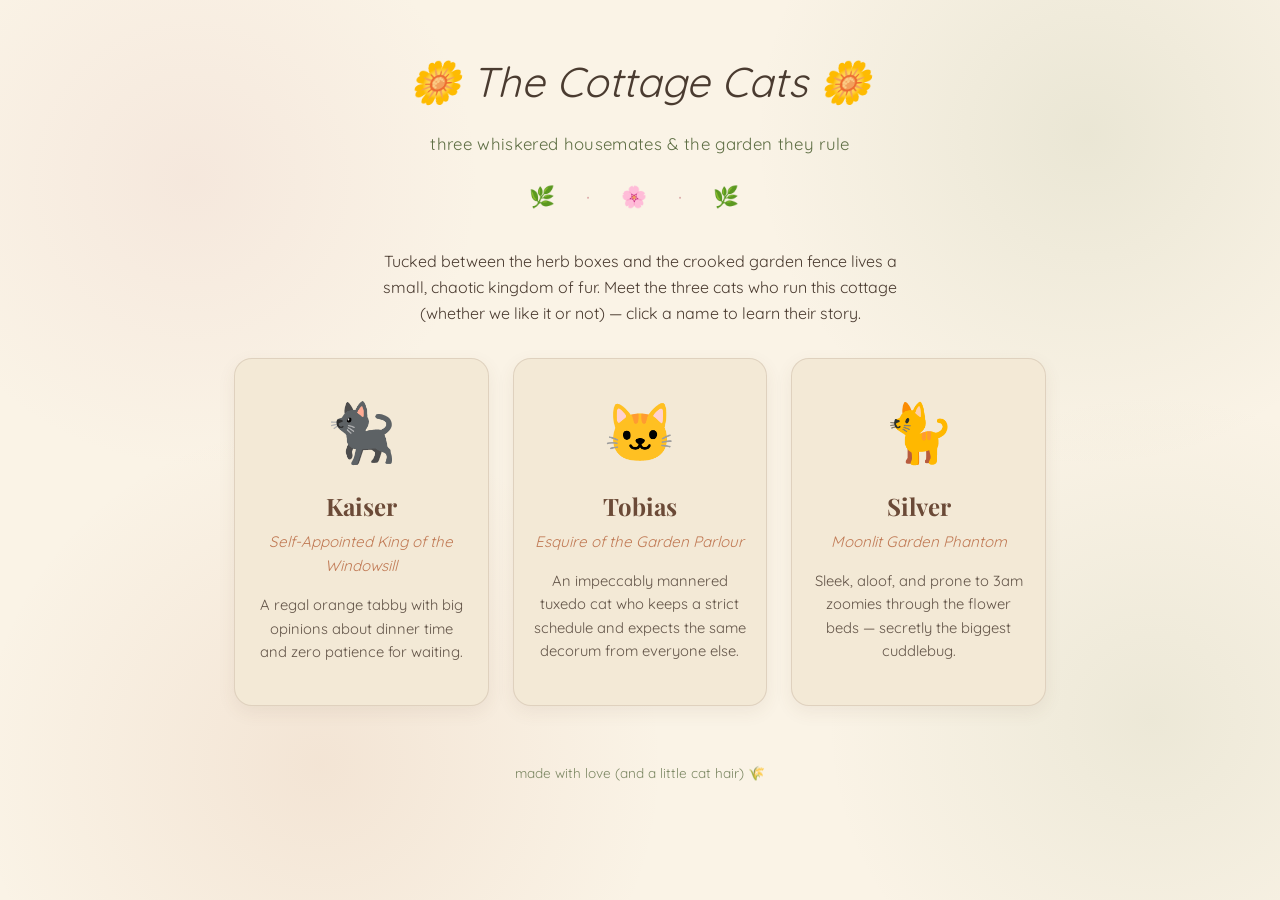
==== index.html @ 529b5d30 "Initial commit: cottagecore cat site for Kaiser, Tobias, and Silver" ====
<!DOCTYPE html>
<html lang="en">
<head>
<meta charset="UTF-8">
<meta name="viewport" content="width=device-width, initial-scale=1.0">
<title>The Cottage Cats 🌾</title>
<link rel="stylesheet" href="style.css">
</head>
<body>
<div class="wrap">
  <header class="site-header">
    <div class="site-title">🌼 The Cottage Cats 🌼</div>
    <p class="tagline">three whiskered housemates &amp; the garden they rule</p>
    <div class="divider">🌿 · 🌸 · 🌿</div>
  </header>

  <p style="text-align:center; max-width: 560px; margin: 0 auto;">
    Tucked between the herb boxes and the crooked garden fence lives a small,
    chaotic kingdom of fur. Meet the three cats who run this cottage
    (whether we like it or not) — click a name to learn their story.
  </p>

  <div class="card-grid">
    <a class="cat-card" href="kaiser.html">
      <span class="cat-portrait">🐈‍⬛</span>
      <h2>Kaiser</h2>
      <div class="cat-title">Self-Appointed King of the Windowsill</div>
      <p class="cat-blurb">A regal orange tabby with big opinions about dinner time and zero patience for waiting.</p>
    </a>

    <a class="cat-card" href="tobias.html">
      <span class="cat-portrait">🐱</span>
      <h2>Tobias</h2>
      <div class="cat-title">Esquire of the Garden Parlour</div>
      <p class="cat-blurb">An impeccably mannered tuxedo cat who keeps a strict schedule and expects the same decorum from everyone else.</p>
    </a>

    <a class="cat-card" href="silver.html">
      <span class="cat-portrait">🐈</span>
      <h2>Silver</h2>
      <div class="cat-title">Moonlit Garden Phantom</div>
      <p class="cat-blurb">Sleek, aloof, and prone to 3am zoomies through the flower beds &mdash; secretly the biggest cuddlebug.</p>
    </a>
  </div>

  <footer class="site-footer">
    made with love (and a little cat hair) 🌾
  </footer>
</div>
</body>
</html>
---- style.css ----
@import url('https://fonts.googleapis.com/css2?family=Playfair+Display:ital,wght@0,500;0,700;1,500&family=Quicksand:wght@400;500;600;700&display=swap');

:root {
  --cream: #faf3e6;
  --parchment: #f3e9d6;
  --sage: #8a9a6b;
  --sage-dark: #5f6f45;
  --rose: #d8a3a3;
  --terracotta: #c17b56;
  --brown: #6b4a37;
  --ink: #4a3b30;
}

* { box-sizing: border-box; }

body {
  margin: 0;
  padding: 0;
  font-family: 'Quicksand', sans-serif;
  color: var(--ink);
  background-color: var(--cream);
  background-image:
    radial-gradient(circle at 15% 20%, rgba(216, 163, 163, 0.14) 0, transparent 22%),
    radial-gradient(circle at 85% 15%, rgba(138, 154, 107, 0.14) 0, transparent 25%),
    radial-gradient(circle at 25% 85%, rgba(193, 123, 86, 0.12) 0, transparent 28%),
    radial-gradient(circle at 90% 80%, rgba(138, 154, 107, 0.12) 0, transparent 24%);
  background-attachment: fixed;
  line-height: 1.6;
}

.wrap {
  max-width: 860px;
  margin: 0 auto;
  padding: 48px 24px 80px;
}

header.site-header {
  text-align: center;
  margin-bottom: 36px;
}

h1, h2, h3 {
  font-family: 'Playfair Display', serif;
  color: var(--brown);
  margin: 0 0 8px;
}

.site-title {
  font-size: 2.6rem;
  font-style: italic;
}

.tagline {
  color: var(--sage-dark);
  font-size: 1.05rem;
  letter-spacing: 0.02em;
}

.divider {
  text-align: center;
  font-size: 1.3rem;
  letter-spacing: 0.6em;
  margin: 22px 0;
  color: var(--rose);
  user-select: none;
}

.card-grid {
  display: grid;
  grid-template-columns: repeat(auto-fit, minmax(220px, 1fr));
  gap: 24px;
  margin-top: 32px;
}

.cat-card {
  display: block;
  text-decoration: none;
  color: inherit;
  background: var(--parchment);
  border-radius: 18px;
  padding: 26px 20px;
  text-align: center;
  border: 1px solid rgba(107, 74, 55, 0.15);
  box-shadow: 0 6px 18px rgba(107, 74, 55, 0.08);
  transition: transform 0.2s ease, box-shadow 0.2s ease;
}

.cat-card:hover {
  transform: translateY(-4px);
  box-shadow: 0 10px 24px rgba(107, 74, 55, 0.15);
}

.cat-portrait {
  font-size: 3.6rem;
  margin-bottom: 10px;
  display: block;
}

.cat-card h2 {
  margin-bottom: 4px;
  font-size: 1.5rem;
}

.cat-title {
  font-style: italic;
  color: var(--terracotta);
  font-size: 0.95rem;
  margin-bottom: 10px;
}

.cat-blurb {
  font-size: 0.92rem;
  color: var(--ink);
  opacity: 0.85;
}

/* individual cat page */
.cat-page {
  background: var(--parchment);
  border-radius: 22px;
  padding: 40px 32px;
  border: 1px solid rgba(107, 74, 55, 0.15);
  box-shadow: 0 8px 24px rgba(107, 74, 55, 0.1);
}

.cat-hero {
  text-align: center;
  margin-bottom: 24px;
}

.cat-hero .cat-portrait {
  font-size: 5rem;
}

.badge-row {
  display: flex;
  flex-wrap: wrap;
  gap: 10px;
  justify-content: center;
  margin: 18px 0 28px;
}

.badge {
  background: var(--sage);
  color: var(--cream);
  padding: 6px 14px;
  border-radius: 999px;
  font-size: 0.85rem;
  font-weight: 600;
  letter-spacing: 0.02em;
}

.section-title {
  font-size: 1.2rem;
  border-bottom: 2px dashed var(--rose);
  padding-bottom: 6px;
  margin-top: 28px;
}

ul.traits {
  list-style: none;
  padding: 0;
  margin: 12px 0;
}

ul.traits li {
  padding: 8px 0 8px 28px;
  position: relative;
}

ul.traits li::before {
  content: "🌿";
  position: absolute;
  left: 0;
}

blockquote.catquote {
  font-family: 'Playfair Display', serif;
  font-style: italic;
  color: var(--terracotta);
  border-left: 3px solid var(--rose);
  padding-left: 16px;
  margin: 24px 0;
  font-size: 1.15rem;
}

.back-link {
  display: inline-block;
  margin-top: 32px;
  text-decoration: none;
  color: var(--sage-dark);
  font-weight: 600;
  border: 1px solid var(--sage-dark);
  padding: 8px 18px;
  border-radius: 999px;
  transition: background 0.2s ease, color 0.2s ease;
}

.back-link:hover {
  background: var(--sage-dark);
  color: var(--cream);
}

.nav-row {
  display: flex;
  justify-content: center;
  gap: 16px;
  margin-top: 12px;
}

footer.site-footer {
  text-align: center;
  margin-top: 56px;
  font-size: 0.85rem;
  color: var(--sage-dark);
  opacity: 0.8;
}
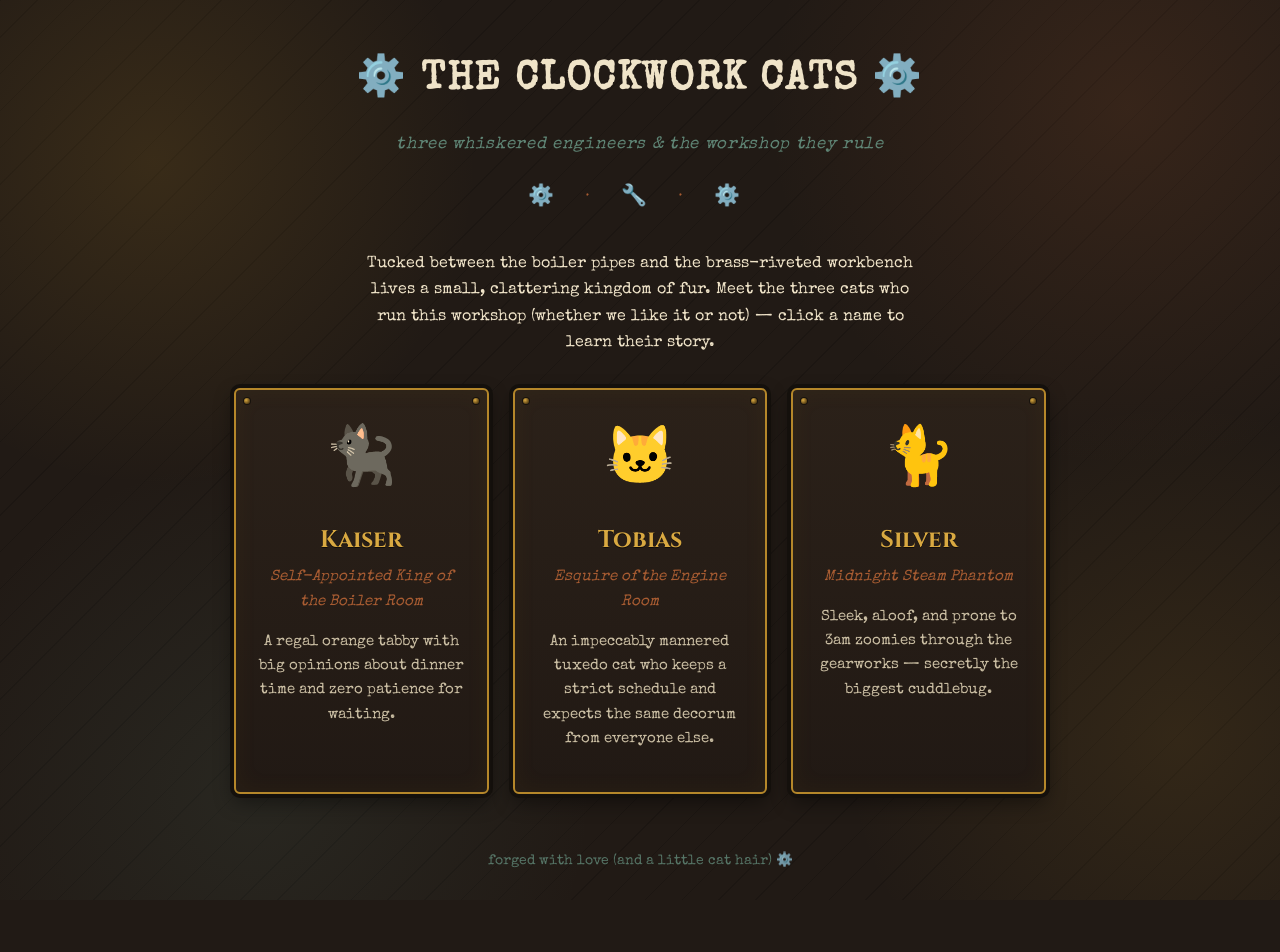
==== commit 41a21a27: "Reskin site to steampunk theme (brass/copper palette, Cinzel + Special Elite fonts, workshop-flavore" ====
--- a/index.html
+++ b/index.html
@@ -3,48 +3,48 @@
 <head>
 <meta charset="UTF-8">
 <meta name="viewport" content="width=device-width, initial-scale=1.0">
-<title>The Cottage Cats 🌾</title>
+<title>The Clockwork Cats ⚙️</title>
 <link rel="stylesheet" href="style.css">
 </head>
 <body>
 <div class="wrap">
   <header class="site-header">
-    <div class="site-title">🌼 The Cottage Cats 🌼</div>
-    <p class="tagline">three whiskered housemates &amp; the garden they rule</p>
-    <div class="divider">🌿 · 🌸 · 🌿</div>
+    <div class="site-title">⚙️ The Clockwork Cats ⚙️</div>
+    <p class="tagline">three whiskered engineers &amp; the workshop they rule</p>
+    <div class="divider">⚙️ · 🔧 · ⚙️</div>
   </header>
 
   <p style="text-align:center; max-width: 560px; margin: 0 auto;">
-    Tucked between the herb boxes and the crooked garden fence lives a small,
-    chaotic kingdom of fur. Meet the three cats who run this cottage
-    (whether we like it or not) — click a name to learn their story.
+    Tucked between the boiler pipes and the brass-riveted workbench lives a
+    small, clattering kingdom of fur. Meet the three cats who run this
+    workshop (whether we like it or not) — click a name to learn their story.
   </p>
 
   <div class="card-grid">
     <a class="cat-card" href="kaiser.html">
       <span class="cat-portrait">🐈‍⬛</span>
       <h2>Kaiser</h2>
-      <div class="cat-title">Self-Appointed King of the Windowsill</div>
+      <div class="cat-title">Self-Appointed King of the Boiler Room</div>
       <p class="cat-blurb">A regal orange tabby with big opinions about dinner time and zero patience for waiting.</p>
     </a>
 
     <a class="cat-card" href="tobias.html">
       <span class="cat-portrait">🐱</span>
       <h2>Tobias</h2>
-      <div class="cat-title">Esquire of the Garden Parlour</div>
+      <div class="cat-title">Esquire of the Engine Room</div>
       <p class="cat-blurb">An impeccably mannered tuxedo cat who keeps a strict schedule and expects the same decorum from everyone else.</p>
     </a>
 
     <a class="cat-card" href="silver.html">
       <span class="cat-portrait">🐈</span>
       <h2>Silver</h2>
-      <div class="cat-title">Moonlit Garden Phantom</div>
-      <p class="cat-blurb">Sleek, aloof, and prone to 3am zoomies through the flower beds &mdash; secretly the biggest cuddlebug.</p>
+      <div class="cat-title">Midnight Steam Phantom</div>
+      <p class="cat-blurb">Sleek, aloof, and prone to 3am zoomies through the gearworks &mdash; secretly the biggest cuddlebug.</p>
     </a>
   </div>
 
   <footer class="site-footer">
-    made with love (and a little cat hair) 🌾
+    forged with love (and a little cat hair) ⚙️
   </footer>
 </div>
 </body>
--- a/style.css
+++ b/style.css
@@ -1,14 +1,15 @@
-@import url('https://fonts.googleapis.com/css2?family=Playfair+Display:ital,wght@0,500;0,700;1,500&family=Quicksand:wght@400;500;600;700&display=swap');
+@import url('https://fonts.googleapis.com/css2?family=Cinzel:wght@500;700;900&family=Special+Elite&display=swap');
 
 :root {
-  --cream: #faf3e6;
-  --parchment: #f3e9d6;
-  --sage: #8a9a6b;
-  --sage-dark: #5f6f45;
-  --rose: #d8a3a3;
-  --terracotta: #c17b56;
-  --brown: #6b4a37;
-  --ink: #4a3b30;
+  --iron: #211a15;
+  --iron-panel: #2b2119;
+  --brass: #b5872a;
+  --brass-bright: #d9a941;
+  --copper: #a85c32;
+  --verdigris: #5f8575;
+  --parchment: #e9dcbd;
+  --ink: #efe3c8;
+  --rivet: #14100c;
 }
 
 * { box-sizing: border-box; }
@@ -16,16 +17,17 @@
 body {
   margin: 0;
   padding: 0;
-  font-family: 'Quicksand', sans-serif;
+  font-family: 'Special Elite', 'Courier New', monospace;
   color: var(--ink);
-  background-color: var(--cream);
+  background-color: var(--iron);
   background-image:
-    radial-gradient(circle at 15% 20%, rgba(216, 163, 163, 0.14) 0, transparent 22%),
-    radial-gradient(circle at 85% 15%, rgba(138, 154, 107, 0.14) 0, transparent 25%),
-    radial-gradient(circle at 25% 85%, rgba(193, 123, 86, 0.12) 0, transparent 28%),
-    radial-gradient(circle at 90% 80%, rgba(138, 154, 107, 0.12) 0, transparent 24%);
+    radial-gradient(circle at 12% 18%, rgba(181, 135, 42, 0.16) 0, transparent 24%),
+    radial-gradient(circle at 88% 12%, rgba(168, 92, 50, 0.16) 0, transparent 26%),
+    radial-gradient(circle at 20% 88%, rgba(95, 133, 117, 0.12) 0, transparent 26%),
+    radial-gradient(circle at 92% 82%, rgba(181, 135, 42, 0.12) 0, transparent 24%),
+    repeating-linear-gradient(135deg, rgba(0,0,0,0.15) 0px, rgba(0,0,0,0.15) 1px, transparent 1px, transparent 26px);
   background-attachment: fixed;
-  line-height: 1.6;
+  line-height: 1.65;
 }
 
 .wrap {
@@ -40,20 +42,25 @@
 }
 
 h1, h2, h3 {
-  font-family: 'Playfair Display', serif;
-  color: var(--brown);
+  font-family: 'Cinzel', serif;
+  font-weight: 700;
+  color: var(--brass-bright);
   margin: 0 0 8px;
+  text-shadow: 0 1px 0 rgba(0,0,0,0.6);
 }
 
 .site-title {
-  font-size: 2.6rem;
+  font-size: 2.5rem;
+  font-weight: 900;
+  letter-spacing: 0.04em;
+  text-transform: uppercase;
+}
+
+.tagline {
+  color: var(--verdigris);
+  font-size: 1.05rem;
+  letter-spacing: 0.04em;
   font-style: italic;
-}
-
-.tagline {
-  color: var(--sage-dark);
-  font-size: 1.05rem;
-  letter-spacing: 0.02em;
 }
 
 .divider {
@@ -61,7 +68,7 @@
   font-size: 1.3rem;
   letter-spacing: 0.6em;
   margin: 22px 0;
-  color: var(--rose);
+  color: var(--copper);
   user-select: none;
 }
 
@@ -76,24 +83,41 @@
   display: block;
   text-decoration: none;
   color: inherit;
-  background: var(--parchment);
-  border-radius: 18px;
+  background: linear-gradient(180deg, var(--iron-panel), #211914);
+  border-radius: 6px;
   padding: 26px 20px;
   text-align: center;
-  border: 1px solid rgba(107, 74, 55, 0.15);
-  box-shadow: 0 6px 18px rgba(107, 74, 55, 0.08);
-  transition: transform 0.2s ease, box-shadow 0.2s ease;
-}
+  border: 2px solid var(--brass);
+  box-shadow: 0 0 0 4px var(--rivet), 0 8px 20px rgba(0, 0, 0, 0.45), inset 0 0 24px rgba(181, 135, 42, 0.06);
+  transition: transform 0.2s ease, box-shadow 0.2s ease, border-color 0.2s ease;
+  position: relative;
+}
+
+.cat-card::before,
+.cat-card::after {
+  content: "";
+  position: absolute;
+  top: 8px;
+  width: 6px;
+  height: 6px;
+  border-radius: 50%;
+  background: radial-gradient(circle at 35% 35%, var(--brass-bright), #5a4114 70%);
+  box-shadow: 0 0 0 1px rgba(0,0,0,0.5);
+}
+.cat-card::before { left: 8px; }
+.cat-card::after { right: 8px; }
 
 .cat-card:hover {
   transform: translateY(-4px);
-  box-shadow: 0 10px 24px rgba(107, 74, 55, 0.15);
+  border-color: var(--brass-bright);
+  box-shadow: 0 0 0 4px var(--rivet), 0 12px 26px rgba(0, 0, 0, 0.55), 0 0 18px rgba(217, 169, 65, 0.25);
 }
 
 .cat-portrait {
   font-size: 3.6rem;
   margin-bottom: 10px;
   display: block;
+  filter: sepia(0.4) saturate(1.4);
 }
 
 .cat-card h2 {
@@ -103,25 +127,40 @@
 
 .cat-title {
   font-style: italic;
-  color: var(--terracotta);
+  color: var(--copper);
   font-size: 0.95rem;
   margin-bottom: 10px;
 }
 
 .cat-blurb {
   font-size: 0.92rem;
-  color: var(--ink);
+  color: var(--parchment);
   opacity: 0.85;
 }
 
 /* individual cat page */
 .cat-page {
-  background: var(--parchment);
-  border-radius: 22px;
+  background: linear-gradient(180deg, var(--iron-panel), #211914);
+  border-radius: 10px;
   padding: 40px 32px;
-  border: 1px solid rgba(107, 74, 55, 0.15);
-  box-shadow: 0 8px 24px rgba(107, 74, 55, 0.1);
-}
+  border: 2px solid var(--brass);
+  box-shadow: 0 0 0 4px var(--rivet), 0 10px 30px rgba(0, 0, 0, 0.5), inset 0 0 40px rgba(181, 135, 42, 0.05);
+  position: relative;
+}
+
+.cat-page::before,
+.cat-page::after {
+  content: "";
+  position: absolute;
+  top: 10px;
+  width: 8px;
+  height: 8px;
+  border-radius: 50%;
+  background: radial-gradient(circle at 35% 35%, var(--brass-bright), #5a4114 70%);
+  box-shadow: 0 0 0 1px rgba(0,0,0,0.5);
+}
+.cat-page::before { left: 10px; }
+.cat-page::after { right: 10px; }
 
 .cat-hero {
   text-align: center;
@@ -141,18 +180,21 @@
 }
 
 .badge {
-  background: var(--sage);
-  color: var(--cream);
+  background: linear-gradient(180deg, var(--brass-bright), var(--copper));
+  color: var(--rivet);
   padding: 6px 14px;
-  border-radius: 999px;
-  font-size: 0.85rem;
-  font-weight: 600;
-  letter-spacing: 0.02em;
+  border-radius: 3px;
+  font-family: 'Cinzel', serif;
+  font-size: 0.8rem;
+  font-weight: 700;
+  letter-spacing: 0.04em;
+  text-transform: uppercase;
+  border: 1px solid #5a4114;
 }
 
 .section-title {
   font-size: 1.2rem;
-  border-bottom: 2px dashed var(--rose);
+  border-bottom: 2px dashed var(--copper);
   padding-bottom: 6px;
   margin-top: 28px;
 }
@@ -169,36 +211,42 @@
 }
 
 ul.traits li::before {
-  content: "🌿";
+  content: "⚙";
   position: absolute;
   left: 0;
+  color: var(--brass);
 }
 
 blockquote.catquote {
-  font-family: 'Playfair Display', serif;
+  font-family: 'Cinzel', serif;
   font-style: italic;
-  color: var(--terracotta);
-  border-left: 3px solid var(--rose);
+  color: var(--brass-bright);
+  border-left: 3px solid var(--copper);
   padding-left: 16px;
   margin: 24px 0;
-  font-size: 1.15rem;
+  font-size: 1.1rem;
 }
 
 .back-link {
   display: inline-block;
   margin-top: 32px;
   text-decoration: none;
-  color: var(--sage-dark);
-  font-weight: 600;
-  border: 1px solid var(--sage-dark);
+  color: var(--iron);
+  font-weight: 700;
+  font-family: 'Cinzel', serif;
+  letter-spacing: 0.03em;
+  text-transform: uppercase;
+  font-size: 0.85rem;
+  background: linear-gradient(180deg, var(--brass-bright), var(--copper));
+  border: 1px solid #5a4114;
   padding: 8px 18px;
-  border-radius: 999px;
-  transition: background 0.2s ease, color 0.2s ease;
+  border-radius: 3px;
+  transition: filter 0.2s ease, transform 0.2s ease;
 }
 
 .back-link:hover {
-  background: var(--sage-dark);
-  color: var(--cream);
+  filter: brightness(1.15);
+  transform: translateY(-1px);
 }
 
 .nav-row {
@@ -212,6 +260,6 @@
   text-align: center;
   margin-top: 56px;
   font-size: 0.85rem;
-  color: var(--sage-dark);
-  opacity: 0.8;
-}
+  color: var(--verdigris);
+  opacity: 0.85;
+}
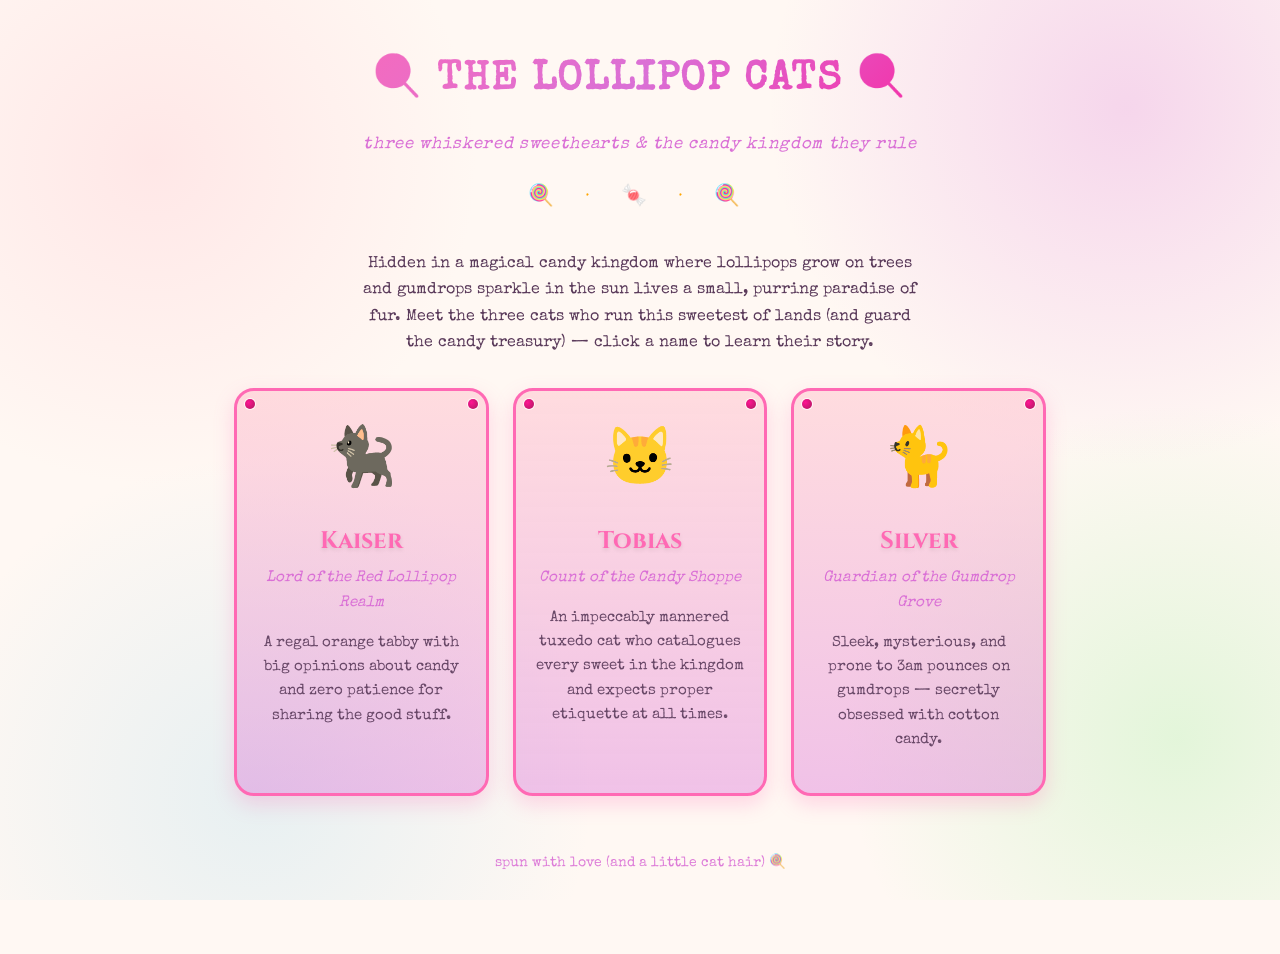
==== commit dffbaca2: "Transform site to lollipop theme with candy-themed colors and content" ====
--- a/index.html
+++ b/index.html
@@ -3,48 +3,48 @@
 <head>
 <meta charset="UTF-8">
 <meta name="viewport" content="width=device-width, initial-scale=1.0">
-<title>The Clockwork Cats ⚙️</title>
+<title>The Lollipop Cats 🍭</title>
 <link rel="stylesheet" href="style.css">
 </head>
 <body>
 <div class="wrap">
   <header class="site-header">
-    <div class="site-title">⚙️ The Clockwork Cats ⚙️</div>
-    <p class="tagline">three whiskered engineers &amp; the workshop they rule</p>
-    <div class="divider">⚙️ · 🔧 · ⚙️</div>
+    <div class="site-title">🍭 The Lollipop Cats 🍭</div>
+    <p class="tagline">three whiskered sweethearts &amp; the candy kingdom they rule</p>
+    <div class="divider">🍭 · 🍬 · 🍭</div>
   </header>
 
   <p style="text-align:center; max-width: 560px; margin: 0 auto;">
-    Tucked between the boiler pipes and the brass-riveted workbench lives a
-    small, clattering kingdom of fur. Meet the three cats who run this
-    workshop (whether we like it or not) — click a name to learn their story.
+    Hidden in a magical candy kingdom where lollipops grow on trees and gumdrops sparkle in the sun lives a
+    small, purring paradise of fur. Meet the three cats who run this
+    sweetest of lands (and guard the candy treasury) — click a name to learn their story.
   </p>
 
   <div class="card-grid">
     <a class="cat-card" href="kaiser.html">
       <span class="cat-portrait">🐈‍⬛</span>
       <h2>Kaiser</h2>
-      <div class="cat-title">Self-Appointed King of the Boiler Room</div>
-      <p class="cat-blurb">A regal orange tabby with big opinions about dinner time and zero patience for waiting.</p>
+      <div class="cat-title">Lord of the Red Lollipop Realm</div>
+      <p class="cat-blurb">A regal orange tabby with big opinions about candy and zero patience for sharing the good stuff.</p>
     </a>
 
     <a class="cat-card" href="tobias.html">
       <span class="cat-portrait">🐱</span>
       <h2>Tobias</h2>
-      <div class="cat-title">Esquire of the Engine Room</div>
-      <p class="cat-blurb">An impeccably mannered tuxedo cat who keeps a strict schedule and expects the same decorum from everyone else.</p>
+      <div class="cat-title">Count of the Candy Shoppe</div>
+      <p class="cat-blurb">An impeccably mannered tuxedo cat who catalogues every sweet in the kingdom and expects proper etiquette at all times.</p>
     </a>
 
     <a class="cat-card" href="silver.html">
       <span class="cat-portrait">🐈</span>
       <h2>Silver</h2>
-      <div class="cat-title">Midnight Steam Phantom</div>
-      <p class="cat-blurb">Sleek, aloof, and prone to 3am zoomies through the gearworks &mdash; secretly the biggest cuddlebug.</p>
+      <div class="cat-title">Guardian of the Gumdrop Grove</div>
+      <p class="cat-blurb">Sleek, mysterious, and prone to 3am pounces on gumdrops &mdash; secretly obsessed with cotton candy.</p>
     </a>
   </div>
 
   <footer class="site-footer">
-    forged with love (and a little cat hair) ⚙️
+    spun with love (and a little cat hair) 🍭
   </footer>
 </div>
 </body>
--- a/style.css
+++ b/style.css
@@ -1,14 +1,17 @@
 @import url('https://fonts.googleapis.com/css2?family=Cinzel:wght@500;700;900&family=Special+Elite&display=swap');
 
 :root {
-  --iron: #211a15;
-  --iron-panel: #2b2119;
-  --brass: #b5872a;
-  --brass-bright: #d9a941;
-  --copper: #a85c32;
-  --verdigris: #5f8575;
-  --parchment: #e9dcbd;
-  --ink: #efe3c8;
+  --candy-bg: #fff8f3;
+  --candy-accent: #ffc0cb;
+  --candy-pink: #ff69b4;
+  --candy-purple: #da70d6;
+  --candy-red: #ff1493;
+  --candy-yellow: #ffd700;
+  --candy-blue: #87ceeb;
+  --candy-green: #90ee90;
+  --candy-orange: #ffa500;
+  --text-dark: #5a3a5a;
+  --text-light: #ffffff;
   --rivet: #14100c;
 }
 
@@ -18,14 +21,13 @@
   margin: 0;
   padding: 0;
   font-family: 'Special Elite', 'Courier New', monospace;
-  color: var(--ink);
-  background-color: var(--iron);
+  color: var(--text-dark);
+  background-color: var(--candy-bg);
   background-image:
-    radial-gradient(circle at 12% 18%, rgba(181, 135, 42, 0.16) 0, transparent 24%),
-    radial-gradient(circle at 88% 12%, rgba(168, 92, 50, 0.16) 0, transparent 26%),
-    radial-gradient(circle at 20% 88%, rgba(95, 133, 117, 0.12) 0, transparent 26%),
-    radial-gradient(circle at 92% 82%, rgba(181, 135, 42, 0.12) 0, transparent 24%),
-    repeating-linear-gradient(135deg, rgba(0,0,0,0.15) 0px, rgba(0,0,0,0.15) 1px, transparent 1px, transparent 26px);
+    radial-gradient(circle at 12% 18%, rgba(255, 192, 203, 0.3) 0, transparent 24%),
+    radial-gradient(circle at 88% 12%, rgba(218, 112, 214, 0.25) 0, transparent 26%),
+    radial-gradient(circle at 20% 88%, rgba(135, 206, 235, 0.2) 0, transparent 26%),
+    radial-gradient(circle at 92% 82%, rgba(144, 238, 144, 0.25) 0, transparent 24%);
   background-attachment: fixed;
   line-height: 1.65;
 }
@@ -44,9 +46,9 @@
 h1, h2, h3 {
   font-family: 'Cinzel', serif;
   font-weight: 700;
-  color: var(--brass-bright);
+  color: var(--candy-pink);
   margin: 0 0 8px;
-  text-shadow: 0 1px 0 rgba(0,0,0,0.6);
+  text-shadow: 0 2px 4px rgba(0,0,0,0.1);
 }
 
 .site-title {
@@ -54,10 +56,14 @@
   font-weight: 900;
   letter-spacing: 0.04em;
   text-transform: uppercase;
+  background: linear-gradient(135deg, var(--candy-pink), var(--candy-purple), var(--candy-red));
+  -webkit-background-clip: text;
+  -webkit-text-fill-color: transparent;
+  background-clip: text;
 }
 
 .tagline {
-  color: var(--verdigris);
+  color: var(--candy-purple);
   font-size: 1.05rem;
   letter-spacing: 0.04em;
   font-style: italic;
@@ -68,7 +74,7 @@
   font-size: 1.3rem;
   letter-spacing: 0.6em;
   margin: 22px 0;
-  color: var(--copper);
+  color: var(--candy-orange);
   user-select: none;
 }
 
@@ -82,13 +88,13 @@
 .cat-card {
   display: block;
   text-decoration: none;
-  color: inherit;
-  background: linear-gradient(180deg, var(--iron-panel), #211914);
-  border-radius: 6px;
+  color: var(--text-dark);
+  background: linear-gradient(180deg, rgba(255, 192, 203, 0.5), rgba(218, 112, 214, 0.4));
+  border-radius: 20px;
   padding: 26px 20px;
   text-align: center;
-  border: 2px solid var(--brass);
-  box-shadow: 0 0 0 4px var(--rivet), 0 8px 20px rgba(0, 0, 0, 0.45), inset 0 0 24px rgba(181, 135, 42, 0.06);
+  border: 3px solid var(--candy-pink);
+  box-shadow: 0 8px 20px rgba(255, 105, 180, 0.25);
   transition: transform 0.2s ease, box-shadow 0.2s ease, border-color 0.2s ease;
   position: relative;
 }
@@ -98,19 +104,19 @@
   content: "";
   position: absolute;
   top: 8px;
-  width: 6px;
-  height: 6px;
+  width: 10px;
+  height: 10px;
   border-radius: 50%;
-  background: radial-gradient(circle at 35% 35%, var(--brass-bright), #5a4114 70%);
-  box-shadow: 0 0 0 1px rgba(0,0,0,0.5);
+  background: radial-gradient(circle at 35% 35%, var(--candy-red), #c4186e 70%);
+  box-shadow: 0 0 0 1px rgba(255,255,255,0.8);
 }
 .cat-card::before { left: 8px; }
 .cat-card::after { right: 8px; }
 
 .cat-card:hover {
   transform: translateY(-4px);
-  border-color: var(--brass-bright);
-  box-shadow: 0 0 0 4px var(--rivet), 0 12px 26px rgba(0, 0, 0, 0.55), 0 0 18px rgba(217, 169, 65, 0.25);
+  border-color: var(--candy-red);
+  box-shadow: 0 12px 26px rgba(255, 105, 180, 0.4), 0 0 18px rgba(255, 20, 147, 0.35);
 }
 
 .cat-portrait {
@@ -127,24 +133,24 @@
 
 .cat-title {
   font-style: italic;
-  color: var(--copper);
+  color: var(--candy-purple);
   font-size: 0.95rem;
   margin-bottom: 10px;
 }
 
 .cat-blurb {
   font-size: 0.92rem;
-  color: var(--parchment);
-  opacity: 0.85;
+  color: var(--text-dark);
+  opacity: 0.9;
 }
 
 /* individual cat page */
 .cat-page {
-  background: linear-gradient(180deg, var(--iron-panel), #211914);
-  border-radius: 10px;
+  background: linear-gradient(180deg, rgba(255, 192, 203, 0.4), rgba(218, 112, 214, 0.3));
+  border-radius: 20px;
   padding: 40px 32px;
-  border: 2px solid var(--brass);
-  box-shadow: 0 0 0 4px var(--rivet), 0 10px 30px rgba(0, 0, 0, 0.5), inset 0 0 40px rgba(181, 135, 42, 0.05);
+  border: 3px solid var(--candy-pink);
+  box-shadow: 0 10px 30px rgba(255, 105, 180, 0.2);
   position: relative;
 }
 
@@ -153,11 +159,11 @@
   content: "";
   position: absolute;
   top: 10px;
-  width: 8px;
-  height: 8px;
+  width: 12px;
+  height: 12px;
   border-radius: 50%;
-  background: radial-gradient(circle at 35% 35%, var(--brass-bright), #5a4114 70%);
-  box-shadow: 0 0 0 1px rgba(0,0,0,0.5);
+  background: radial-gradient(circle at 35% 35%, var(--candy-red), #c4186e 70%);
+  box-shadow: 0 0 0 1px rgba(255,255,255,0.8);
 }
 .cat-page::before { left: 10px; }
 .cat-page::after { right: 10px; }
@@ -180,23 +186,24 @@
 }
 
 .badge {
-  background: linear-gradient(180deg, var(--brass-bright), var(--copper));
-  color: var(--rivet);
+  background: linear-gradient(180deg, var(--candy-yellow), var(--candy-orange));
+  color: var(--text-dark);
   padding: 6px 14px;
-  border-radius: 3px;
+  border-radius: 20px;
   font-family: 'Cinzel', serif;
   font-size: 0.8rem;
   font-weight: 700;
   letter-spacing: 0.04em;
   text-transform: uppercase;
-  border: 1px solid #5a4114;
+  border: 2px solid #ffa500;
 }
 
 .section-title {
   font-size: 1.2rem;
-  border-bottom: 2px dashed var(--copper);
+  border-bottom: 2px dashed var(--candy-purple);
   padding-bottom: 6px;
   margin-top: 28px;
+  color: var(--candy-pink);
 }
 
 ul.traits {
@@ -211,17 +218,17 @@
 }
 
 ul.traits li::before {
-  content: "⚙";
+  content: "🍭";
   position: absolute;
   left: 0;
-  color: var(--brass);
+  color: var(--candy-red);
 }
 
 blockquote.catquote {
   font-family: 'Cinzel', serif;
   font-style: italic;
-  color: var(--brass-bright);
-  border-left: 3px solid var(--copper);
+  color: var(--candy-pink);
+  border-left: 3px solid var(--candy-purple);
   padding-left: 16px;
   margin: 24px 0;
   font-size: 1.1rem;
@@ -231,16 +238,16 @@
   display: inline-block;
   margin-top: 32px;
   text-decoration: none;
-  color: var(--iron);
+  color: var(--text-light);
   font-weight: 700;
   font-family: 'Cinzel', serif;
   letter-spacing: 0.03em;
   text-transform: uppercase;
   font-size: 0.85rem;
-  background: linear-gradient(180deg, var(--brass-bright), var(--copper));
-  border: 1px solid #5a4114;
+  background: linear-gradient(180deg, var(--candy-pink), var(--candy-red));
+  border: 2px solid var(--candy-red);
   padding: 8px 18px;
-  border-radius: 3px;
+  border-radius: 20px;
   transition: filter 0.2s ease, transform 0.2s ease;
 }
 
@@ -260,6 +267,6 @@
   text-align: center;
   margin-top: 56px;
   font-size: 0.85rem;
-  color: var(--verdigris);
-  opacity: 0.85;
-}
+  color: var(--candy-purple);
+  opacity: 0.9;
+}
